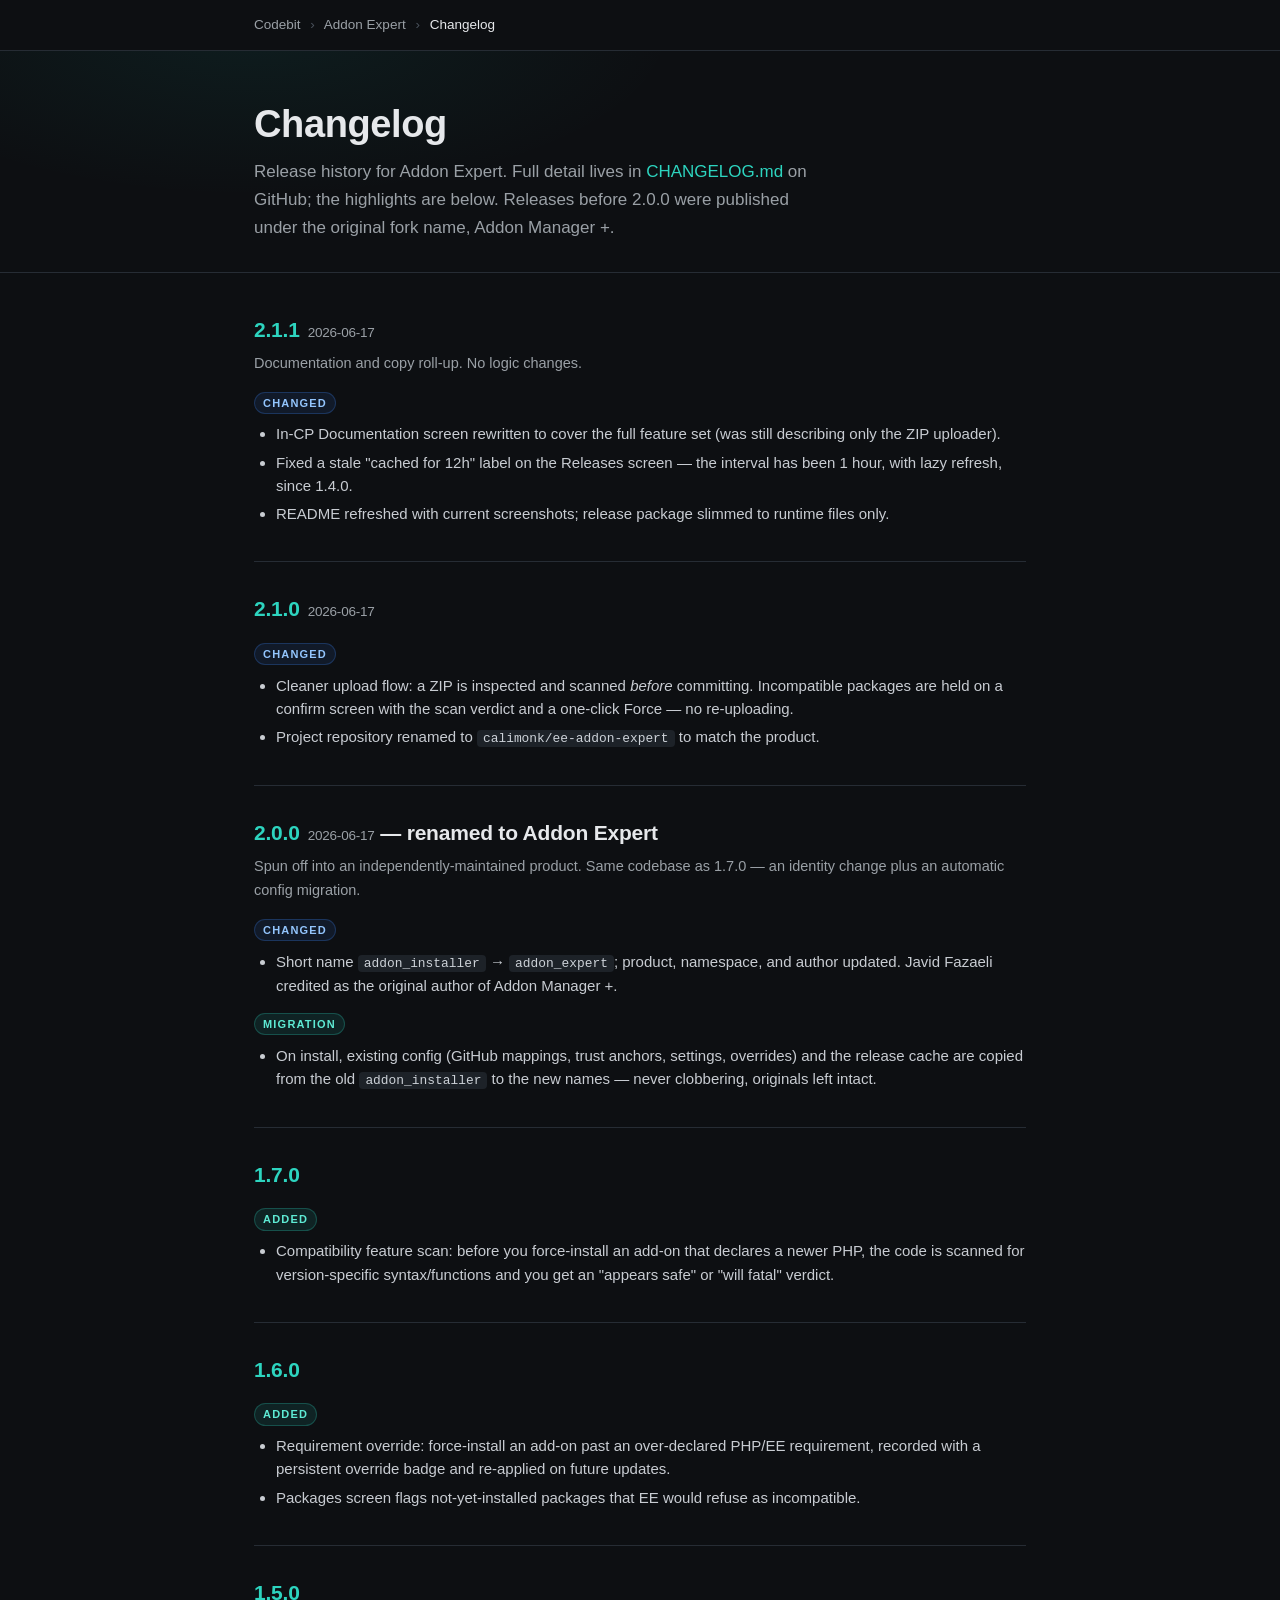
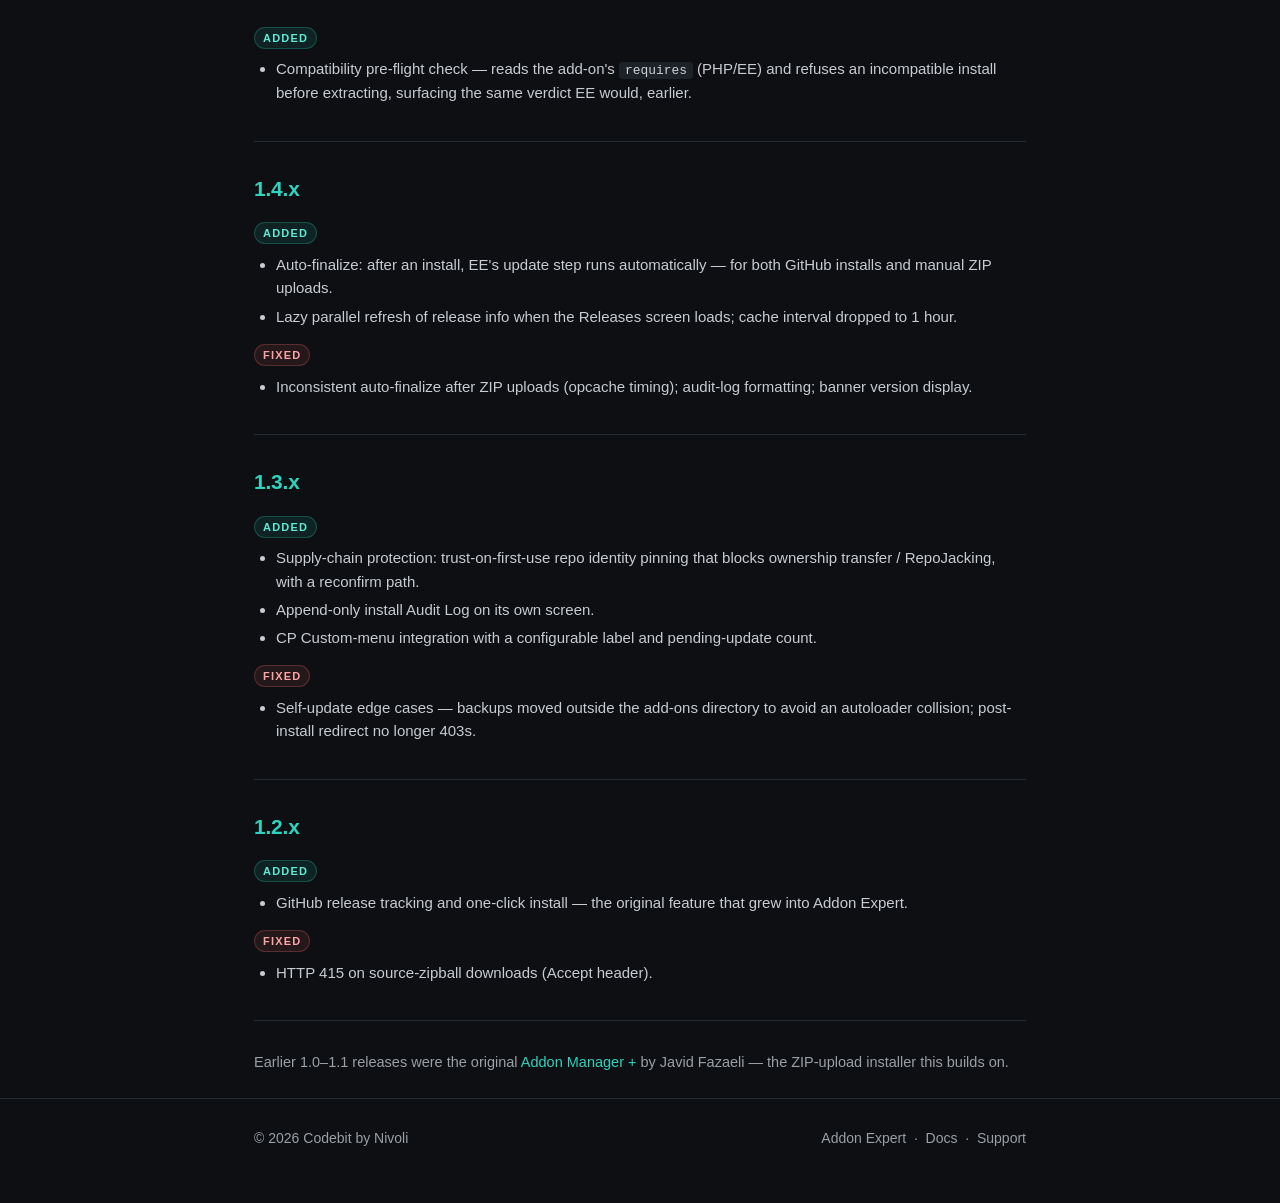
==== docs/site/addon-expert/changelog/index.html @ 8049218a "docs: add codebit.nl product pages for the store listing Builds the four branded pages the EE store " ====
<!DOCTYPE html>
<html lang="en">
<head>
<meta charset="UTF-8">
<meta name="viewport" content="width=device-width, initial-scale=1">

<title>Addon Expert — Changelog · Codebit</title>
<meta name="description" content="Release history for Addon Expert, the add-on manager for ExpressionEngine.">
<meta name="author" content="Codebit">
<meta property="og:type" content="article">
<meta property="og:url" content="https://codebit.nl/addon-expert/changelog">
<meta property="og:title" content="Addon Expert — Changelog">

<link rel="icon" type="image/svg+xml" href="data:image/svg+xml;utf8,<svg xmlns='http://www.w3.org/2000/svg' viewBox='0 0 32 32'><rect width='32' height='32' rx='6' fill='%230d0f12'/><text x='16' y='23' font-family='ui-monospace,SFMono-Regular,Menlo,monospace' font-size='17' font-weight='700' fill='%231abfb0' text-anchor='middle'>AE</text></svg>">

<style>
  :root {
    --bg: #0d0f12; --surface: #161a1f; --surface-2: #1d2228; --border: #262c34;
    --text: #e6e8eb; --muted: #9aa0a6; --accent: #1abfb0; --accent-strong: #2dd4bf; --maxw: 820px;
  }
  * { box-sizing: border-box; }
  html, body { margin: 0; padding: 0; }
  body { background: var(--bg); color: var(--text); font-family: -apple-system, BlinkMacSystemFont, "Segoe UI", Roboto, sans-serif; font-size: 17px; line-height: 1.65; -webkit-font-smoothing: antialiased; }
  a { color: var(--accent-strong); text-decoration: none; }
  a:hover { color: var(--accent); text-decoration: underline; }
  code { font-family: ui-monospace, SFMono-Regular, Menlo, Consolas, monospace; font-size: 0.86em; background: var(--surface-2); padding: 1px 6px; border-radius: 4px; color: #cdd2d8; }
  .container { max-width: var(--maxw); margin: 0 auto; padding: 0 24px; }
  .crumbs { border-bottom: 1px solid var(--border); padding: 14px 0; font-size: 13.5px; color: var(--muted); }
  .crumbs a { color: var(--muted); }
  .crumbs a:hover { color: var(--text); text-decoration: none; }
  .crumbs .sep { color: #4a525c; margin: 0 6px; }
  .crumbs .here { color: var(--text); }
  .head { padding: 52px 0 30px; border-bottom: 1px solid var(--border); background: radial-gradient(700px 280px at 20% -10%, rgba(26,191,176,0.08), transparent 60%), var(--bg); }
  .head h1 { font-size: clamp(28px, 4.4vw, 38px); line-height: 1.12; margin: 0 0 12px; letter-spacing: -0.01em; }
  .head p.lede { font-size: 17px; color: var(--muted); max-width: 60ch; margin: 0; }
  .log { padding: 40px 0 8px; }
  .rel { padding: 0 0 30px; margin: 0 0 30px; border-bottom: 1px solid var(--border); }
  .rel:last-child { border-bottom: none; }
  .rel h2 { font-size: 21px; margin: 0 0 4px; letter-spacing: -0.01em; }
  .rel .ver { color: var(--accent-strong); }
  .rel .date { color: var(--muted); font-size: 13.5px; font-weight: 400; margin-left: 8px; }
  .rel .note { color: var(--muted); font-size: 14.5px; margin: 0 0 14px; }
  .rel h3 { font-size: 12px; text-transform: uppercase; letter-spacing: 0.1em; color: var(--muted); margin: 16px 0 8px; font-weight: 600; }
  .tag { display: inline-block; font-size: 11px; padding: 1px 8px; border-radius: 999px; margin-right: 6px; vertical-align: 1px; }
  .tag.added { color: #5eead4; background: rgba(45,212,191,0.10); border: 1px solid rgba(45,212,191,0.25); }
  .tag.changed { color: #93c5fd; background: rgba(59,130,246,0.10); border: 1px solid rgba(59,130,246,0.25); }
  .tag.fixed { color: #fca5a5; background: rgba(248,113,113,0.10); border: 1px solid rgba(248,113,113,0.25); }
  .rel ul { margin: 0 0 6px; padding-left: 22px; }
  .rel li { color: #c8ccd2; font-size: 15px; line-height: 1.55; margin: 0 0 5px; }
  .older { color: var(--muted); font-size: 14.5px; }
  footer { padding: 28px 0 56px; color: var(--muted); font-size: 14px; border-top: 1px solid var(--border); }
  footer .container { display: flex; justify-content: space-between; align-items: center; flex-wrap: wrap; gap: 12px; }
  footer a { color: var(--muted); }
  footer a:hover { color: var(--text); }
  @media (max-width: 720px) { .head { padding: 40px 0 26px; } footer .container { justify-content: center; text-align: center; } }
</style>
</head>
<body>

<nav class="crumbs">
  <div class="container">
    <a href="/">Codebit</a>
    <span class="sep">›</span>
    <a href="/addon-expert">Addon Expert</a>
    <span class="sep">›</span>
    <span class="here">Changelog</span>
  </div>
</nav>

<header class="head">
  <div class="container">
    <h1>Changelog</h1>
    <p class="lede">Release history for Addon Expert. Full detail lives in <a href="https://github.com/calimonk/ee-addon-expert/blob/main/CHANGELOG.md" target="_blank" rel="noopener">CHANGELOG.md</a> on GitHub; the highlights are below. Releases before 2.0.0 were published under the original fork name, Addon Manager +.</p>
  </div>
</header>

<div class="log">
  <div class="container">

    <div class="rel">
      <h2><span class="ver">2.1.1</span><span class="date">2026-06-17</span></h2>
      <p class="note">Documentation and copy roll-up. No logic changes.</p>
      <h3><span class="tag changed">Changed</span></h3>
      <ul>
        <li>In-CP Documentation screen rewritten to cover the full feature set (was still describing only the ZIP uploader).</li>
        <li>Fixed a stale "cached for 12h" label on the Releases screen — the interval has been 1 hour, with lazy refresh, since 1.4.0.</li>
        <li>README refreshed with current screenshots; release package slimmed to runtime files only.</li>
      </ul>
    </div>

    <div class="rel">
      <h2><span class="ver">2.1.0</span><span class="date">2026-06-17</span></h2>
      <h3><span class="tag changed">Changed</span></h3>
      <ul>
        <li>Cleaner upload flow: a ZIP is inspected and scanned <em>before</em> committing. Incompatible packages are held on a confirm screen with the scan verdict and a one-click Force — no re-uploading.</li>
        <li>Project repository renamed to <code>calimonk/ee-addon-expert</code> to match the product.</li>
      </ul>
    </div>

    <div class="rel">
      <h2><span class="ver">2.0.0</span><span class="date">2026-06-17</span> — renamed to Addon Expert</h2>
      <p class="note">Spun off into an independently-maintained product. Same codebase as 1.7.0 — an identity change plus an automatic config migration.</p>
      <h3><span class="tag changed">Changed</span></h3>
      <ul>
        <li>Short name <code>addon_installer</code> → <code>addon_expert</code>; product, namespace, and author updated. Javid Fazaeli credited as the original author of Addon Manager +.</li>
      </ul>
      <h3><span class="tag added">Migration</span></h3>
      <ul>
        <li>On install, existing config (GitHub mappings, trust anchors, settings, overrides) and the release cache are copied from the old <code>addon_installer</code> to the new names — never clobbering, originals left intact.</li>
      </ul>
    </div>

    <div class="rel">
      <h2><span class="ver">1.7.0</span></h2>
      <h3><span class="tag added">Added</span></h3>
      <ul>
        <li>Compatibility feature scan: before you force-install an add-on that declares a newer PHP, the code is scanned for version-specific syntax/functions and you get an "appears safe" or "will fatal" verdict.</li>
      </ul>
    </div>

    <div class="rel">
      <h2><span class="ver">1.6.0</span></h2>
      <h3><span class="tag added">Added</span></h3>
      <ul>
        <li>Requirement override: force-install an add-on past an over-declared PHP/EE requirement, recorded with a persistent override badge and re-applied on future updates.</li>
        <li>Packages screen flags not-yet-installed packages that EE would refuse as incompatible.</li>
      </ul>
    </div>

    <div class="rel">
      <h2><span class="ver">1.5.0</span></h2>
      <h3><span class="tag added">Added</span></h3>
      <ul>
        <li>Compatibility pre-flight check — reads the add-on's <code>requires</code> (PHP/EE) and refuses an incompatible install before extracting, surfacing the same verdict EE would, earlier.</li>
      </ul>
    </div>

    <div class="rel">
      <h2><span class="ver">1.4.x</span></h2>
      <h3><span class="tag added">Added</span></h3>
      <ul>
        <li>Auto-finalize: after an install, EE's update step runs automatically — for both GitHub installs and manual ZIP uploads.</li>
        <li>Lazy parallel refresh of release info when the Releases screen loads; cache interval dropped to 1 hour.</li>
      </ul>
      <h3><span class="tag fixed">Fixed</span></h3>
      <ul>
        <li>Inconsistent auto-finalize after ZIP uploads (opcache timing); audit-log formatting; banner version display.</li>
      </ul>
    </div>

    <div class="rel">
      <h2><span class="ver">1.3.x</span></h2>
      <h3><span class="tag added">Added</span></h3>
      <ul>
        <li>Supply-chain protection: trust-on-first-use repo identity pinning that blocks ownership transfer / RepoJacking, with a reconfirm path.</li>
        <li>Append-only install Audit Log on its own screen.</li>
        <li>CP Custom-menu integration with a configurable label and pending-update count.</li>
      </ul>
      <h3><span class="tag fixed">Fixed</span></h3>
      <ul>
        <li>Self-update edge cases — backups moved outside the add-ons directory to avoid an autoloader collision; post-install redirect no longer 403s.</li>
      </ul>
    </div>

    <div class="rel">
      <h2><span class="ver">1.2.x</span></h2>
      <h3><span class="tag added">Added</span></h3>
      <ul>
        <li>GitHub release tracking and one-click install — the original feature that grew into Addon Expert.</li>
      </ul>
      <h3><span class="tag fixed">Fixed</span></h3>
      <ul>
        <li>HTTP 415 on source-zipball downloads (Accept header).</li>
      </ul>
    </div>

    <p class="older">Earlier 1.0–1.1 releases were the original <a href="https://github.com/jfaza/addon-manager-plus" target="_blank" rel="noopener">Addon Manager +</a> by Javid Fazaeli — the ZIP-upload installer this builds on.</p>

  </div>
</div>

<footer>
  <div class="container">
    <span>© <span id="year">2026</span> Codebit by Nivoli</span>
    <span>
      <a href="/addon-expert">Addon Expert</a>
      &nbsp;·&nbsp;
      <a href="/addon-expert/docs">Docs</a>
      &nbsp;·&nbsp;
      <a href="/addon-expert/support">Support</a>
    </span>
  </div>
</footer>

<script>
  document.getElementById('year').textContent = new Date().getFullYear();
</script>

</body>
</html>
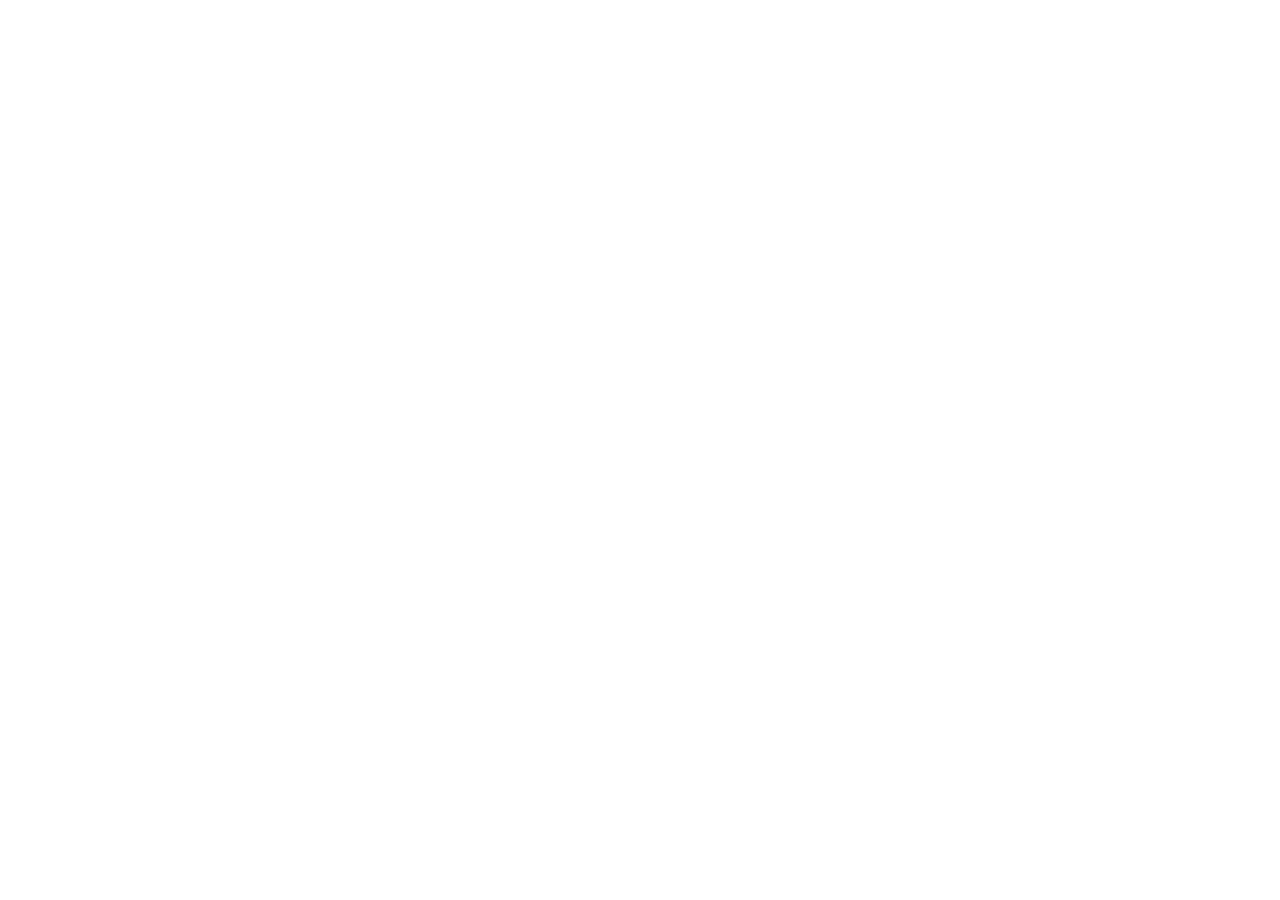
==== commit d04263f4: "docs/site: addon-expert changelog page → redirect to updates.nivoli.com/changelog The codebit.nl cha" ====
--- a/docs/site/addon-expert/changelog/index.html
+++ b/docs/site/addon-expert/changelog/index.html
@@ -1,200 +1,14 @@
-<!DOCTYPE html>
+<!doctype html>
 <html lang="en">
 <head>
-<meta charset="UTF-8">
-<meta name="viewport" content="width=device-width, initial-scale=1">
-
-<title>Addon Expert — Changelog · Codebit</title>
-<meta name="description" content="Release history for Addon Expert, the add-on manager for ExpressionEngine.">
-<meta name="author" content="Codebit">
-<meta property="og:type" content="article">
-<meta property="og:url" content="https://codebit.nl/addon-expert/changelog">
-<meta property="og:title" content="Addon Expert — Changelog">
-
-<link rel="icon" type="image/svg+xml" href="data:image/svg+xml;utf8,<svg xmlns='http://www.w3.org/2000/svg' viewBox='0 0 32 32'><rect width='32' height='32' rx='6' fill='%230d0f12'/><text x='16' y='23' font-family='ui-monospace,SFMono-Regular,Menlo,monospace' font-size='17' font-weight='700' fill='%231abfb0' text-anchor='middle'>AE</text></svg>">
-
-<style>
-  :root {
-    --bg: #0d0f12; --surface: #161a1f; --surface-2: #1d2228; --border: #262c34;
-    --text: #e6e8eb; --muted: #9aa0a6; --accent: #1abfb0; --accent-strong: #2dd4bf; --maxw: 820px;
-  }
-  * { box-sizing: border-box; }
-  html, body { margin: 0; padding: 0; }
-  body { background: var(--bg); color: var(--text); font-family: -apple-system, BlinkMacSystemFont, "Segoe UI", Roboto, sans-serif; font-size: 17px; line-height: 1.65; -webkit-font-smoothing: antialiased; }
-  a { color: var(--accent-strong); text-decoration: none; }
-  a:hover { color: var(--accent); text-decoration: underline; }
-  code { font-family: ui-monospace, SFMono-Regular, Menlo, Consolas, monospace; font-size: 0.86em; background: var(--surface-2); padding: 1px 6px; border-radius: 4px; color: #cdd2d8; }
-  .container { max-width: var(--maxw); margin: 0 auto; padding: 0 24px; }
-  .crumbs { border-bottom: 1px solid var(--border); padding: 14px 0; font-size: 13.5px; color: var(--muted); }
-  .crumbs a { color: var(--muted); }
-  .crumbs a:hover { color: var(--text); text-decoration: none; }
-  .crumbs .sep { color: #4a525c; margin: 0 6px; }
-  .crumbs .here { color: var(--text); }
-  .head { padding: 52px 0 30px; border-bottom: 1px solid var(--border); background: radial-gradient(700px 280px at 20% -10%, rgba(26,191,176,0.08), transparent 60%), var(--bg); }
-  .head h1 { font-size: clamp(28px, 4.4vw, 38px); line-height: 1.12; margin: 0 0 12px; letter-spacing: -0.01em; }
-  .head p.lede { font-size: 17px; color: var(--muted); max-width: 60ch; margin: 0; }
-  .log { padding: 40px 0 8px; }
-  .rel { padding: 0 0 30px; margin: 0 0 30px; border-bottom: 1px solid var(--border); }
-  .rel:last-child { border-bottom: none; }
-  .rel h2 { font-size: 21px; margin: 0 0 4px; letter-spacing: -0.01em; }
-  .rel .ver { color: var(--accent-strong); }
-  .rel .date { color: var(--muted); font-size: 13.5px; font-weight: 400; margin-left: 8px; }
-  .rel .note { color: var(--muted); font-size: 14.5px; margin: 0 0 14px; }
-  .rel h3 { font-size: 12px; text-transform: uppercase; letter-spacing: 0.1em; color: var(--muted); margin: 16px 0 8px; font-weight: 600; }
-  .tag { display: inline-block; font-size: 11px; padding: 1px 8px; border-radius: 999px; margin-right: 6px; vertical-align: 1px; }
-  .tag.added { color: #5eead4; background: rgba(45,212,191,0.10); border: 1px solid rgba(45,212,191,0.25); }
-  .tag.changed { color: #93c5fd; background: rgba(59,130,246,0.10); border: 1px solid rgba(59,130,246,0.25); }
-  .tag.fixed { color: #fca5a5; background: rgba(248,113,113,0.10); border: 1px solid rgba(248,113,113,0.25); }
-  .rel ul { margin: 0 0 6px; padding-left: 22px; }
-  .rel li { color: #c8ccd2; font-size: 15px; line-height: 1.55; margin: 0 0 5px; }
-  .older { color: var(--muted); font-size: 14.5px; }
-  footer { padding: 28px 0 56px; color: var(--muted); font-size: 14px; border-top: 1px solid var(--border); }
-  footer .container { display: flex; justify-content: space-between; align-items: center; flex-wrap: wrap; gap: 12px; }
-  footer a { color: var(--muted); }
-  footer a:hover { color: var(--text); }
-  @media (max-width: 720px) { .head { padding: 40px 0 26px; } footer .container { justify-content: center; text-align: center; } }
-</style>
+<meta charset="utf-8">
+<title>Addon Expert — changelog</title>
+<link rel="canonical" href="https://updates.nivoli.com/changelog/addon_expert">
+<meta http-equiv="refresh" content="0;url=https://updates.nivoli.com/changelog/addon_expert">
+<script>location.replace("https://updates.nivoli.com/changelog/addon_expert")</script>
+<style>body{font-family:system-ui,sans-serif;max-width:40rem;margin:4rem auto;padding:0 1.25rem;color:#374151;line-height:1.6}a{color:#1d4ed8}</style>
 </head>
 <body>
-
-<nav class="crumbs">
-  <div class="container">
-    <a href="/">Codebit</a>
-    <span class="sep">›</span>
-    <a href="/addon-expert">Addon Expert</a>
-    <span class="sep">›</span>
-    <span class="here">Changelog</span>
-  </div>
-</nav>
-
-<header class="head">
-  <div class="container">
-    <h1>Changelog</h1>
-    <p class="lede">Release history for Addon Expert. Full detail lives in <a href="https://github.com/calimonk/ee-addon-expert/blob/main/CHANGELOG.md" target="_blank" rel="noopener">CHANGELOG.md</a> on GitHub; the highlights are below. Releases before 2.0.0 were published under the original fork name, Addon Manager +.</p>
-  </div>
-</header>
-
-<div class="log">
-  <div class="container">
-
-    <div class="rel">
-      <h2><span class="ver">2.1.1</span><span class="date">2026-06-17</span></h2>
-      <p class="note">Documentation and copy roll-up. No logic changes.</p>
-      <h3><span class="tag changed">Changed</span></h3>
-      <ul>
-        <li>In-CP Documentation screen rewritten to cover the full feature set (was still describing only the ZIP uploader).</li>
-        <li>Fixed a stale "cached for 12h" label on the Releases screen — the interval has been 1 hour, with lazy refresh, since 1.4.0.</li>
-        <li>README refreshed with current screenshots; release package slimmed to runtime files only.</li>
-      </ul>
-    </div>
-
-    <div class="rel">
-      <h2><span class="ver">2.1.0</span><span class="date">2026-06-17</span></h2>
-      <h3><span class="tag changed">Changed</span></h3>
-      <ul>
-        <li>Cleaner upload flow: a ZIP is inspected and scanned <em>before</em> committing. Incompatible packages are held on a confirm screen with the scan verdict and a one-click Force — no re-uploading.</li>
-        <li>Project repository renamed to <code>calimonk/ee-addon-expert</code> to match the product.</li>
-      </ul>
-    </div>
-
-    <div class="rel">
-      <h2><span class="ver">2.0.0</span><span class="date">2026-06-17</span> — renamed to Addon Expert</h2>
-      <p class="note">Spun off into an independently-maintained product. Same codebase as 1.7.0 — an identity change plus an automatic config migration.</p>
-      <h3><span class="tag changed">Changed</span></h3>
-      <ul>
-        <li>Short name <code>addon_installer</code> → <code>addon_expert</code>; product, namespace, and author updated. Javid Fazaeli credited as the original author of Addon Manager +.</li>
-      </ul>
-      <h3><span class="tag added">Migration</span></h3>
-      <ul>
-        <li>On install, existing config (GitHub mappings, trust anchors, settings, overrides) and the release cache are copied from the old <code>addon_installer</code> to the new names — never clobbering, originals left intact.</li>
-      </ul>
-    </div>
-
-    <div class="rel">
-      <h2><span class="ver">1.7.0</span></h2>
-      <h3><span class="tag added">Added</span></h3>
-      <ul>
-        <li>Compatibility feature scan: before you force-install an add-on that declares a newer PHP, the code is scanned for version-specific syntax/functions and you get an "appears safe" or "will fatal" verdict.</li>
-      </ul>
-    </div>
-
-    <div class="rel">
-      <h2><span class="ver">1.6.0</span></h2>
-      <h3><span class="tag added">Added</span></h3>
-      <ul>
-        <li>Requirement override: force-install an add-on past an over-declared PHP/EE requirement, recorded with a persistent override badge and re-applied on future updates.</li>
-        <li>Packages screen flags not-yet-installed packages that EE would refuse as incompatible.</li>
-      </ul>
-    </div>
-
-    <div class="rel">
-      <h2><span class="ver">1.5.0</span></h2>
-      <h3><span class="tag added">Added</span></h3>
-      <ul>
-        <li>Compatibility pre-flight check — reads the add-on's <code>requires</code> (PHP/EE) and refuses an incompatible install before extracting, surfacing the same verdict EE would, earlier.</li>
-      </ul>
-    </div>
-
-    <div class="rel">
-      <h2><span class="ver">1.4.x</span></h2>
-      <h3><span class="tag added">Added</span></h3>
-      <ul>
-        <li>Auto-finalize: after an install, EE's update step runs automatically — for both GitHub installs and manual ZIP uploads.</li>
-        <li>Lazy parallel refresh of release info when the Releases screen loads; cache interval dropped to 1 hour.</li>
-      </ul>
-      <h3><span class="tag fixed">Fixed</span></h3>
-      <ul>
-        <li>Inconsistent auto-finalize after ZIP uploads (opcache timing); audit-log formatting; banner version display.</li>
-      </ul>
-    </div>
-
-    <div class="rel">
-      <h2><span class="ver">1.3.x</span></h2>
-      <h3><span class="tag added">Added</span></h3>
-      <ul>
-        <li>Supply-chain protection: trust-on-first-use repo identity pinning that blocks ownership transfer / RepoJacking, with a reconfirm path.</li>
-        <li>Append-only install Audit Log on its own screen.</li>
-        <li>CP Custom-menu integration with a configurable label and pending-update count.</li>
-      </ul>
-      <h3><span class="tag fixed">Fixed</span></h3>
-      <ul>
-        <li>Self-update edge cases — backups moved outside the add-ons directory to avoid an autoloader collision; post-install redirect no longer 403s.</li>
-      </ul>
-    </div>
-
-    <div class="rel">
-      <h2><span class="ver">1.2.x</span></h2>
-      <h3><span class="tag added">Added</span></h3>
-      <ul>
-        <li>GitHub release tracking and one-click install — the original feature that grew into Addon Expert.</li>
-      </ul>
-      <h3><span class="tag fixed">Fixed</span></h3>
-      <ul>
-        <li>HTTP 415 on source-zipball downloads (Accept header).</li>
-      </ul>
-    </div>
-
-    <p class="older">Earlier 1.0–1.1 releases were the original <a href="https://github.com/jfaza/addon-manager-plus" target="_blank" rel="noopener">Addon Manager +</a> by Javid Fazaeli — the ZIP-upload installer this builds on.</p>
-
-  </div>
-</div>
-
-<footer>
-  <div class="container">
-    <span>© <span id="year">2026</span> Codebit by Nivoli</span>
-    <span>
-      <a href="/addon-expert">Addon Expert</a>
-      &nbsp;·&nbsp;
-      <a href="/addon-expert/docs">Docs</a>
-      &nbsp;·&nbsp;
-      <a href="/addon-expert/support">Support</a>
-    </span>
-  </div>
-</footer>
-
-<script>
-  document.getElementById('year').textContent = new Date().getFullYear();
-</script>
-
+<p>The <strong>Addon Expert</strong> changelog has moved to <a href="https://updates.nivoli.com/changelog/addon_expert">updates.nivoli.com/changelog/addon_expert</a> — live release notes pulled from the source. Redirecting…</p>
 </body>
 </html>
